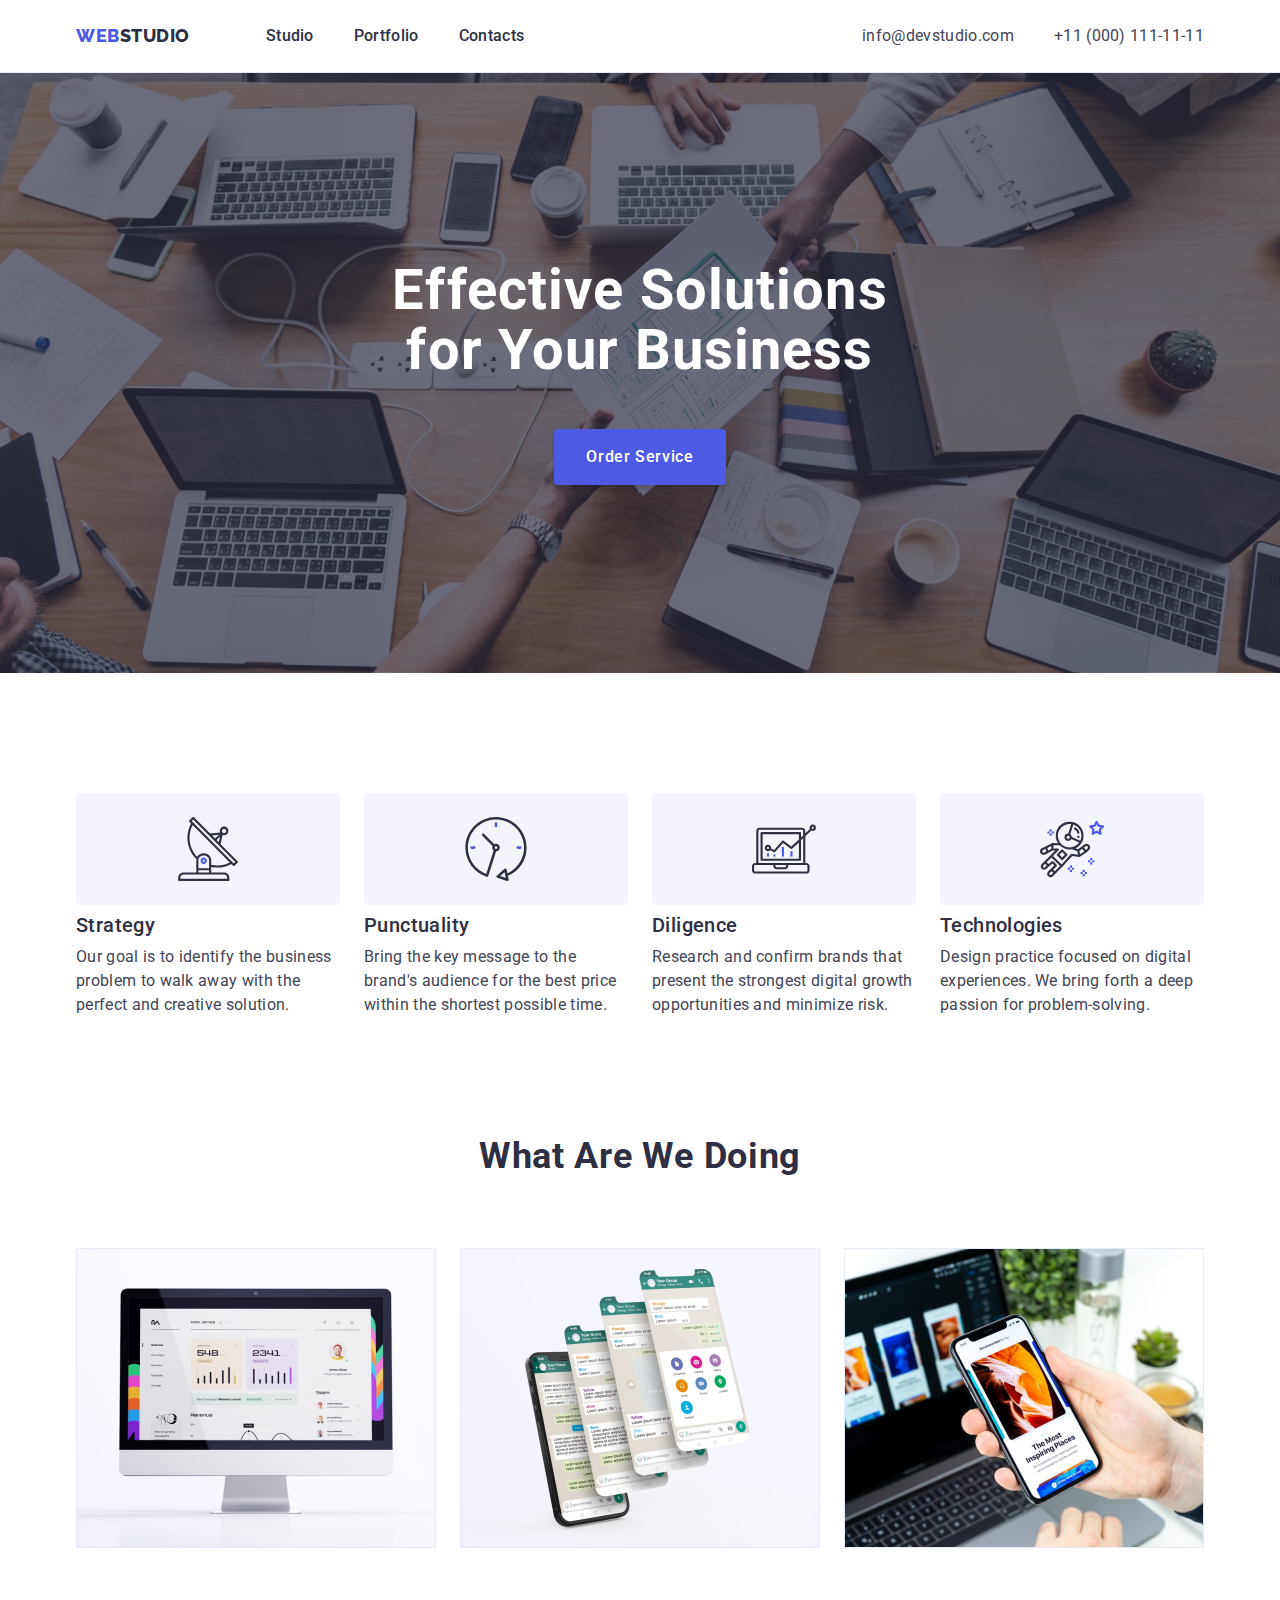
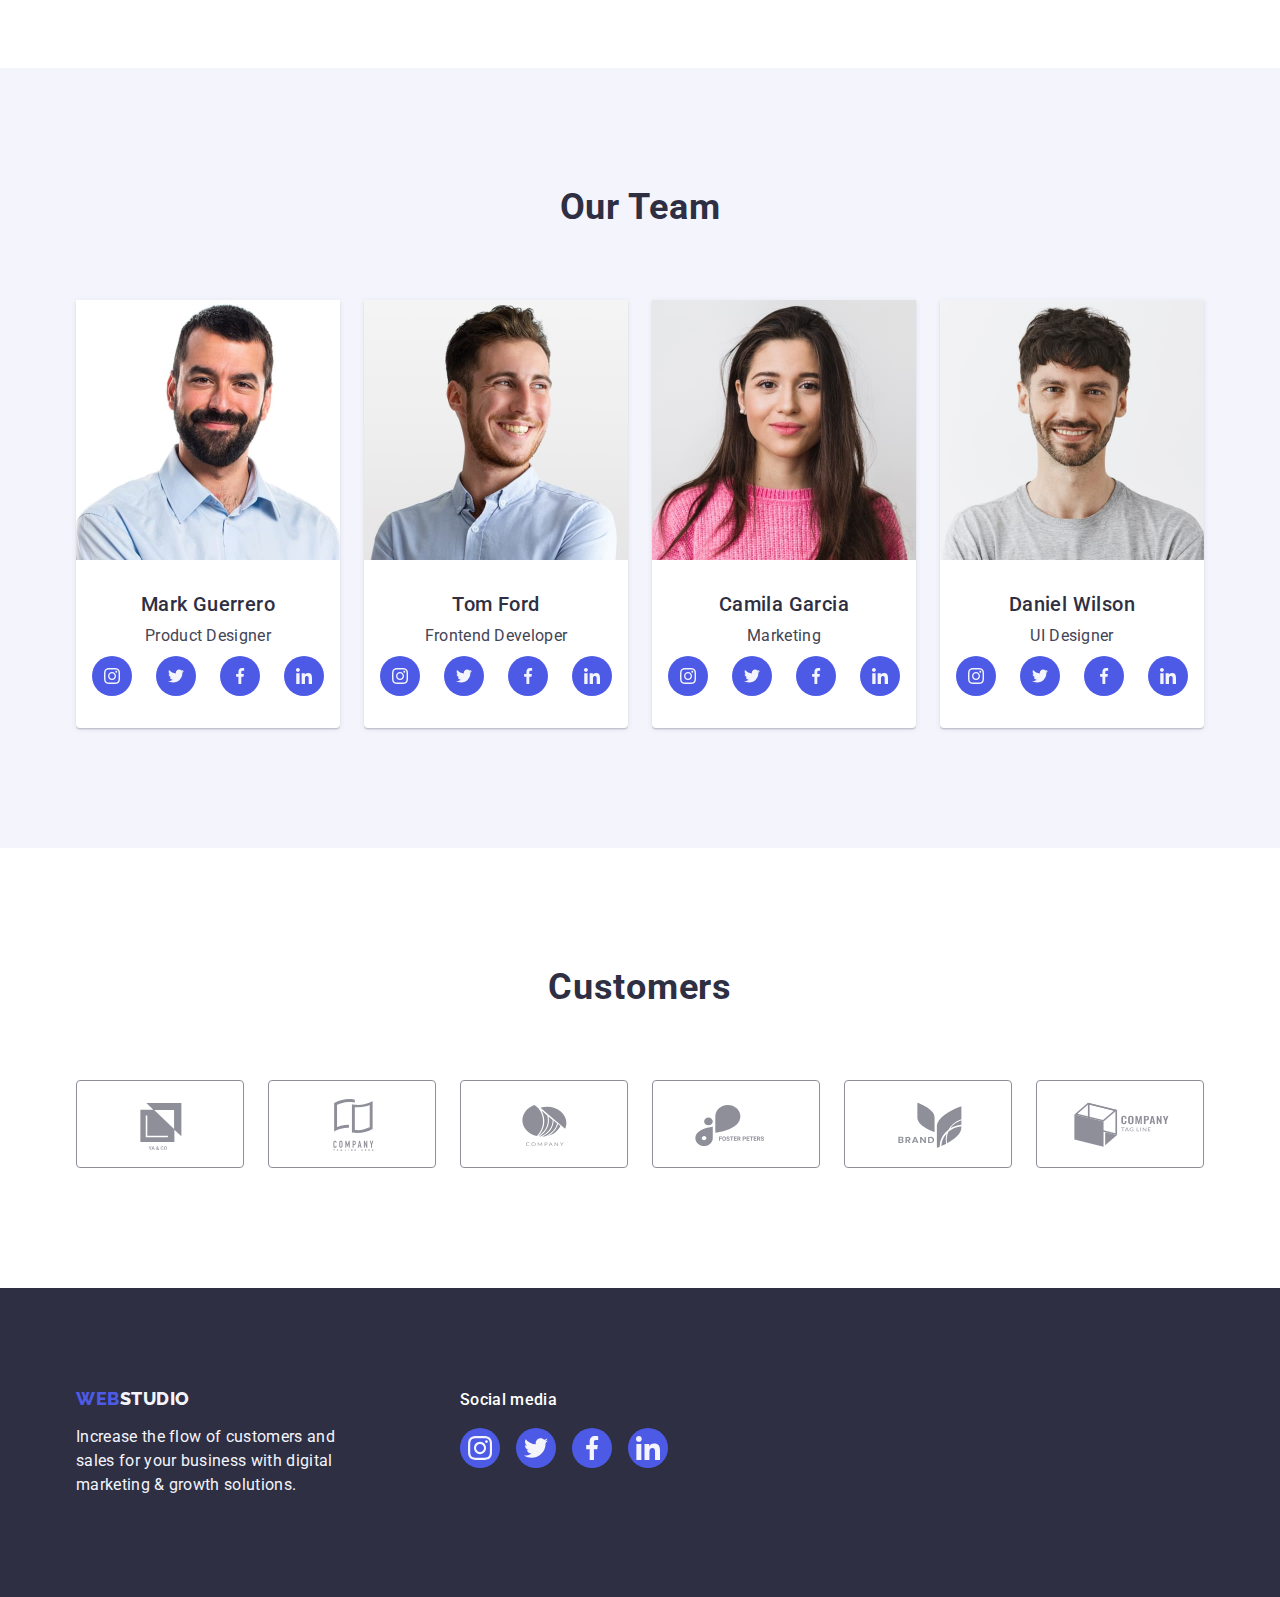
==== index.html @ 9657106f "Initial commit" ====
<!DOCTYPE html>
<html lang="en">
  <head>
    <meta charset="UTF-8" />
    <meta http-equiv="X-UA-Compatible" content="IE=edge" />
    <meta name="viewport" content="width=device-width, initial-scale=1.0" />
    <title>WebStudio</title>
    <link rel="preconnect" href="https://fonts.googleapis.com" />
    <link rel="preconnect" href="https://fonts.gstatic.com" crossorigin />
    <link
      href="https://fonts.googleapis.com/css2?family=Raleway:wght@800&family=Roboto:wght@400;500;700&display=swap"
      rel="stylesheet"
    />
    <link
      rel="stylesheet"
      href="https://cdnjs.cloudflare.com/ajax/libs/modern-normalize/1.1.0/modern-normalize.min.css"
    />
    <link rel="stylesheet" href="./css/styles.css" />
  </head>
  <body>
    <header class="header">
      <div class="container header-nav">
        <nav class="navigations">
          <a href="./index.html" class="logo-nav logo-nav-common link"
            >Web<span class="logo-dark">Studio</span></a
          >
          <ul class="list menu-list">
            <li class="nav-list">
              <a href="./index.html" class="menu-item link">Studio</a>
            </li>
            <li class="nav-list">
              <a href="./portfolio.html" class="menu-item link">Portfolio</a>
            </li>
            <li class="nav-list">
              <a href="" class="menu-item link">Contacts</a>
            </li>
          </ul>
        </nav>
        <address class="contacts-menu">
          <ul class="list contacts-list">
            <li class="contact">
              <a href="mailto:info@devstudio.com" class="contact-item link"
                >info@devstudio.com</a
              >
            </li>
            <li class="contact">
              <a href="tel:+110001111111" class="contact-item link"
                >+11 (000) 111-11-11</a
              >
            </li>
          </ul>
        </address>
      </div>
    </header>
    <main>
      <!-- Hero -->
      <section class="hero">
        <div class="container">
          <h1 class="hero-title">Effective Solutions for Your Business</h1>
          <button type="button" class="button primary-button">
            Order Service
          </button>
        </div>
      </section>

      <!-- Section 1 -->
      <section class="advatages-description">
        <div class="container">
          <h2 class="visually-hidden">Our advantages</h2>
          <ul class="list advatages-list">
            <li class="item">
              <div class="advantages-icons-wrapper">
                <svg class="advantages-icons" width="64" height="64">
                  <use href="./images/icons.svg#icon-antenna"></use>
                </svg>
              </div>
              <h3 class="item-title">Strategy</h3>
              <p class="item-description">
                Our goal is to identify the business problem to walk away with
                the perfect and creative solution.
              </p>
            </li>
            <li class="item">
              <div class="advantages-icons-wrapper">
                <svg class="advantages-icons" width="64" height="64">
                  <use href="./images/icons.svg#icon-clock"></use>
                </svg>
              </div>
              <h3 class="item-title">Punctuality</h3>
              <p class="item-description">
                Bring the key message to the brand's audience for the best price
                within the shortest possible time.
              </p>
            </li>
            <li class="item">
              <div class="advantages-icons-wrapper">
                <svg class="advantages-icons" width="64" height="64">
                  <use href="./images/icons.svg#icon-diagram"></use>
                </svg>
              </div>
              <h3 class="item-title">Diligence</h3>
              <p class="item-description">
                Research and confirm brands that present the strongest digital
                growth opportunities and minimize risk.
              </p>
            </li>
            <li class="item">
              <div class="advantages-icons-wrapper">
                <svg class="advantages-icons" width="64" height="64">
                  <use href="./images/icons.svg#icon-astronaut"></use>
                </svg>
              </div>
              <h3 class="item-title">Technologies</h3>
              <p class="item-description">
                Design practice focused on digital experiences. We bring forth a
                deep passion for problem-solving.
              </p>
            </li>
          </ul>
        </div>
      </section>

      <!-- Section 2 -->
      <section class="work-examples">
        <div class="container">
          <h2 class="section-title">What are we doing</h2>
          <ul class="list works-list">
            <li class="item">
              <img
                src="./images/img1.jpg"
                alt="computer"
                width="360"
                height="300"
              />
            </li>
            <li class="item">
              <img
                src="./images/img2.jpg"
                alt="phone screens"
                width="360"
                height="300"
              />
            </li>
            <li class="item">
              <img
                src="./images/img3.jpg"
                alt="phone"
                width="360"
                height="300"
              />
            </li>
          </ul>
        </div>
      </section>

      <!-- Section 3 -->
      <section class="team-members-cards">
        <div class="container">
          <h2 class="section-title">Our Team</h2>
          <ul class="list team-list">
            <li class="team-member-card">
              <img
                src="./images/people1.jpg"
                alt="Mark Guerrero"
                width="264"
                height="260"
                class="person-image"
              />
              <div class="wrapper">
                <h3 class="item-title">Mark Guerrero</h3>
                <p class="item-description card-description">
                  Product Designer
                </p>
                <ul class="icon-list list">
                  <li class="personal-social-media">
                    <a href="" class="icon-link link">
                      <svg class="icon-img" width="16" height="16">
                        <use href="./images/icons.svg#icon-instagram"></use>
                      </svg>
                    </a>
                  </li>
                  <li class="personal-social-media">
                    <a href="" class="icon-link link">
                      <svg class="icon-img" width="16" height="16">
                        <use href="./images/icons.svg#icon-twitter"></use>
                      </svg>
                    </a>
                  </li>
                  <li class="personal-social-media">
                    <a href="" class="icon-link link">
                      <svg class="icon-img" width="16" height="16">
                        <use href="./images/icons.svg#icon-facebook"></use>
                      </svg>
                    </a>
                  </li>
                  <li class="personal-social-media">
                    <a href="" class="icon-link link">
                      <svg class="icon-img" width="16" height="16">
                        <use href="./images/icons.svg#icon-linkedin"></use>
                      </svg>
                    </a>
                  </li>
                </ul>
              </div>
            </li>
            <li class="team-member-card">
              <img
                src="./images/people2.jpg"
                alt="Tom Ford"
                width="264"
                height="260"
                class="person-image"
              />
              <div class="wrapper">
                <h3 class="item-title">Tom Ford</h3>
                <p class="item-description card-description">
                  Frontend Developer
                </p>
                <ul class="icon-list list">
                  <li class="personal-social-media">
                    <a href="" class="icon-link link">
                      <svg class="icon-img" width="16" height="16">
                        <use href="./images/icons.svg#icon-instagram"></use>
                      </svg>
                    </a>
                  </li>
                  <li class="personal-social-media">
                    <a href="" class="icon-link link">
                      <svg class="icon-img" width="16" height="16">
                        <use href="./images/icons.svg#icon-twitter"></use>
                      </svg>
                    </a>
                  </li>
                  <li class="personal-social-media">
                    <a href="" class="icon-link link">
                      <svg class="icon-img" width="16" height="16">
                        <use href="./images/icons.svg#icon-facebook"></use>
                      </svg>
                    </a>
                  </li>
                  <li class="personal-social-media">
                    <a href="" class="icon-link link">
                      <svg class="icon-img" width="16" height="16">
                        <use href="./images/icons.svg#icon-linkedin"></use>
                      </svg>
                    </a>
                  </li>
                </ul>
              </div>
            </li>
            <li class="team-member-card">
              <img
                src="./images/people3.jpg"
                alt="Camila Garcia"
                width="264"
                height="260"
                class="person-image"
              />
              <div class="wrapper">
                <h3 class="item-title">Camila Garcia</h3>
                <p class="item-description card-description">Marketing</p>
                <ul class="icon-list list">
                  <li class="personal-social-media">
                    <a href="" class="icon-link link">
                      <svg class="icon-img" width="16" height="16">
                        <use href="./images/icons.svg#icon-instagram"></use>
                      </svg>
                    </a>
                  </li>
                  <li class="personal-social-media">
                    <a href="" class="icon-link link">
                      <svg class="icon-img" width="16" height="16">
                        <use href="./images/icons.svg#icon-twitter"></use>
                      </svg>
                    </a>
                  </li>
                  <li class="personal-social-media">
                    <a href="" class="icon-link link">
                      <svg class="icon-img" width="16" height="16">
                        <use href="./images/icons.svg#icon-facebook"></use>
                      </svg>
                    </a>
                  </li>
                  <li class="personal-social-media">
                    <a href="" class="icon-link link">
                      <svg class="icon-img" width="16" height="16">
                        <use href="./images/icons.svg#icon-linkedin"></use>
                      </svg>
                    </a>
                  </li>
                </ul>
              </div>
            </li>
            <li class="team-member-card">
              <img
                src="./images/people4.jpg"
                alt="Daniel Wilson"
                width="264"
                height="260"
                class="person-image"
              />
              <div class="wrapper">
                <h3 class="item-title">Daniel Wilson</h3>
                <p class="item-description card-description">UI Designer</p>
                <ul class="icon-list list">
                  <li class="personal-social-media">
                    <a href="" class="icon-link link">
                      <svg class="icon-img" width="16" height="16">
                        <use href="./images/icons.svg#icon-instagram"></use>
                      </svg>
                    </a>
                  </li>
                  <li class="personal-social-media">
                    <a href="" class="icon-link link">
                      <svg class="icon-img" width="16" height="16">
                        <use href="./images/icons.svg#icon-twitter"></use>
                      </svg>
                    </a>
                  </li>
                  <li class="personal-social-media">
                    <a href="" class="icon-link link">
                      <svg class="icon-img" width="16" height="16">
                        <use href="./images/icons.svg#icon-facebook"></use>
                      </svg>
                    </a>
                  </li>
                  <li class="personal-social-media">
                    <a href="" class="icon-link link">
                      <svg class="icon-img" width="16" height="16">
                        <use href="./images/icons.svg#icon-linkedin"></use>
                      </svg>
                    </a>
                  </li>
                </ul>
              </div>
            </li>
          </ul>
        </div>
      </section>

      <!-- Section 4 -->
      <section class="customers-section">
        <div class="container">
          <h2 class="section-title">Customers</h2>
          <ul class="customers-list list">
            <li class="customers-item">
              <a href="" class="customers-link">
                <svg class="customer-logo" width="104" height="56">
                  <use href="./images/icons.svg#icon-company-1"></use>
                </svg>
              </a>
            </li>
            <li class="customers-item">
              <a href="" class="customers-link">
                <svg class="customer-logo" width="104" height="56">
                  <use href="./images/icons.svg#icon-company-2"></use>
                </svg>
              </a>
            </li>
            <li class="customers-item">
              <a href="" class="customers-link">
                <svg class="customer-logo" width="104" height="56">
                  <use href="./images/icons.svg#icon-company-3"></use>
                </svg>
              </a>
            </li>
            <li class="customers-item">
              <a href="" class="customers-link">
                <svg class="customer-logo" width="104" height="56">
                  <use href="./images/icons.svg#icon-company-4"></use>
                </svg>
              </a>
            </li>
            <li class="customers-item">
              <a href="" class="customers-link">
                <svg class="customer-logo" width="104" height="56">
                  <use href="./images/icons.svg#icon-company-5"></use>
                </svg>
              </a>
            </li>
            <li class="customers-item">
              <a href="" class="customers-link">
                <svg class="customer-logo" width="104" height="56">
                  <use href="./images/icons.svg#icon-company-6"></use>
                </svg>
              </a>
            </li>
          </ul>
        </div>
      </section>
    </main>

    <!-- Footer -->
    <footer class="footer">
      <div class="container footer-wrapper">
        <div class="footer-left-side">
          <a
            href="./index.html"
            class="logo-nav logo-nav-common link footer-logo"
            >Web<span class="logo-light">Studio</span></a
          >
          <p class="footer-text">
            Increase the flow of customers and sales for your business with
            digital marketing & growth solutions.
          </p>
        </div>
        <div>
          <p class="social-media-text">Social media</p>
          <ul class="social-media-list list">
            <li class="social-media-item">
              <a href="" class="icon-link">
                <svg class="icon-img" width="24" height="24">
                  <use href="./images/icons.svg#icon-instagram"></use>
                </svg>
              </a>
            </li>
            <li class="social-media-item">
              <a href="" class="icon-link">
                <svg class="icon-img" width="24" height="24">
                  <use href="./images/icons.svg#icon-twitter"></use>
                </svg>
              </a>
            </li>
            <li class="social-media-item">
              <a href="" class="icon-link">
                <svg class="icon-img" width="24" height="24">
                  <use href="./images/icons.svg#icon-facebook"></use>
                </svg>
              </a>
            </li>
            <li class="social-media-item">
              <a href="" class="icon-link">
                <svg class="icon-img" width="24" height="24">
                  <use href="./images/icons.svg#icon-linkedin"></use>
                </svg>
              </a>
            </li>
          </ul>
        </div>
      </div>
    </footer>
  </body>
</html>
---- css/styles.css ----
:root {
  --primary-brand-color: #4d5ae5;
  --hover-color: #404bbf;
  --primary-text-color: #434455;
  --headings-text-color: #2e2f42;
  --white-text-color: #ffffff;
  --light-text-color: #f4f4fd;
  --accent-color: #e7e9fc;
  --stroke-logo-color: #8e8f99;
  --green-hover-color: #31d0aa;
}

body {
  font-family: 'Roboto', sans-serif;
  font-weight: 400;
  font-size: 16px;

  background-color: var(--white-text-color);
  color: var(--primary-text-color);
}

/* Resets */
h1,
h2,
h3,
h4,
p {
  margin-top: 0;
  margin-bottom: 0;
}

ul {
  margin-top: 0;
  margin-bottom: 0;
  padding-left: 0;
}

img {
  display: block;
}

/* Links reset */

.link {
  text-decoration: none;
}

/* Lists reset */

.list {
  list-style: none;
}

/* Header */

.header {
  border-bottom: 1px solid var(--accent-color);
  box-shadow: 0px 2px 1px rgba(46, 47, 66, 0.08),
    0px 1px 1px rgba(46, 47, 66, 0.16), 0px 1px 6px rgba(46, 47, 66, 0.08);
}

.container {
  width: 1158px;
  padding-left: 15px;
  padding-right: 15px;
  margin-left: auto;
  margin-right: auto;
}

.header-nav {
  display: flex;
  align-items: center;
}

.navigations {
  display: flex;
  align-items: center;
}

/* Logo */

.logo-nav {
  font-family: 'Raleway', sans-serif;
  font-weight: 800;
  font-size: 18px;
  line-height: 1.17;
  letter-spacing: 0.03em;
  text-transform: uppercase;
}

.logo-nav-common {
  color: var(--primary-brand-color);
}

.logo-dark {
  color: var(--headings-text-color);
}

.logo-light {
  color: var(--light-text-color);
}

/* Navigation menu */

.menu-list {
  display: flex;
  gap: 40px;
}

.menu-item {
  display: block;
  padding-top: 24px;
  padding-bottom: 24px;

  font-weight: 500;
  line-height: 1.5;
  letter-spacing: 0.02em;
  color: var(--headings-text-color);
}

.navigations .logo-nav {
  margin-right: 76px;
}

.menu-item:hover,
.menu-item:focus,
.contact-item:hover,
.contact-item:focus {
  color: var(--hover-color);
}

/* Contacts menu */

.contacts-menu {
  font-style: normal;
  margin-left: auto;
}

.contacts-list {
  display: flex;
  gap: 40px;
}

.contact-item {
  padding-top: 24px;
  padding-bottom: 24px;

  line-height: 1.5;
  letter-spacing: 0.02em;
  color: var(--primary-text-color);
}

/* Hero */
.hero {
  padding-top: 188px;
  padding-bottom: 188px;
  max-width: 1440px;
  margin-left: auto;
  margin-right: auto;
  background-image: linear-gradient(
      rgba(46, 47, 66, 0.7),
      rgba(46, 47, 66, 0.7)
    ),
    url('../images/hero.jpg');
  background-color: var(--headings-text-color);
  background-position: center;
  background-size: cover;
  background-repeat: no-repeat;
}
.hero-title {
  max-width: 496px;
  margin-right: auto;
  margin-left: auto;
  margin-bottom: 48px;

  font-weight: 700;
  font-size: 56px;
  line-height: 1.07;
  letter-spacing: 0.02em;
  text-align: center;
  color: var(--white-text-color);
}

/* Buttons */

.button {
  font-weight: 500;
  font-size: 16px;
  line-height: 1.5;
  letter-spacing: 0.04em;
  cursor: pointer;
}

.primary-button {
  display: block;
  min-width: 169px;
  margin-left: auto;
  margin-right: auto;
  padding: 16px 32px;

  color: var(--white-text-color);
  background-color: var(--primary-brand-color);
  border: none;
  box-shadow: 0px 4px 4px rgba(0, 0, 0, 0.15);
  border-radius: 4px;
}

.secondary-button {
  padding: 12px 24px;
  color: var(--primary-brand-color);
  background-color: var(--light-text-color);
  border: 1px solid #e7e9fc;
  border-radius: 4px;
}

.secondary-button-item:not(:last-child) {
  margin-right: 24px;
}

.primary-button:hover,
.primary-button:focus,
.secondary-button:hover,
.secondary-button:focus {
  color: var(--white-text-color);
  background-color: var(--hover-color);
}

.secondary-button:hover,
.secondary-button:focus {
  box-shadow: 0px 3px 1px rgba(0, 0, 0, 0.1), 0px 2px 1px rgba(0, 0, 0, 0.08),
    0px 2px 2px rgba(0, 0, 0, 0.12);
  border: 1px solid transparent;
}

/* Section 1 */
.visually-hidden {
  position: absolute;
  width: 1px;
  height: 1px;
  margin: -1px;
  border: 0;
  padding: 0;

  white-space: nowrap;
  clip-path: inset(100%);
  clip: rect(0 0 0 0);
  overflow: hidden;
}

.advatages-description {
  padding-top: 120px;
  padding-bottom: 120px;
}

.advatages-list {
  display: flex;
  gap: 24px;
}

.advatages-list .item {
  flex-basis: calc((100% - 72px) / 4);
}

.advantages-icons-wrapper {
  display: flex;
  justify-content: center;
  align-items: center;
  width: 264px;
  height: 112px;
  margin-bottom: 8px;
  background-color: var(--light-text-color);
  border-radius: 4px;
}

.item-title {
  margin-bottom: 8px;

  font-weight: 500;
  font-size: 20px;
  line-height: 1.2;
  letter-spacing: 0.02em;

  color: var(--headings-text-color);
}

.item-description {
  line-height: 1.5;
  letter-spacing: 0.02em;
}

/* Section 2 */

.work-examples {
  padding-bottom: 120px;
}

.section-title {
  margin-bottom: 72px;

  font-weight: 700;
  font-size: 36px;
  line-height: 1.1;
  text-align: center;
  letter-spacing: 0.02em;
  text-transform: capitalize;

  color: var(--headings-text-color);
}

.works-list {
  display: flex;
}

.works-list .item {
  flex-basis: calc((100% - 48px) / 3);
}

.works-list .item:not(:last-child) {
  margin-right: 24px;
}

/* Section 3 */

.team-members-cards {
  padding-top: 120px;
  padding-bottom: 120px;
  background-color: var(--light-text-color);
}

.team-list {
  display: flex;
  gap: 24px;
  text-align: center;
}

.team-member-card {
  flex-basis: calc((100% - 72px) / 4);

  background-color: var(--white-text-color);
  box-shadow: 0px 1px 6px rgba(46, 47, 66, 0.08),
    0px 1px 1px rgba(46, 47, 66, 0.16), 0px 2px 1px rgba(46, 47, 66, 0.08);
  border-radius: 0px 0px 4px 4px;
}

.wrapper {
  padding: 32px 0;
}

.card-description {
  margin-bottom: 8px;
}

.icon-list {
  display: flex;
  justify-content: center;
  gap: 24px;
}

.icon-link {
  display: flex;
  justify-content: center;
  align-items: center;
  width: 40px;
  height: 40px;
  background-color: var(--primary-brand-color);
  border-radius: 50%;
}

.personal-social-media > .icon-link:hover,
.personal-social-media > .icon-link:focus {
  background-color: var(--hover-color);
}

.icon-img {
  fill: var(--light-text-color);
}

/* Section 4 */

.customers-section {
  padding-top: 120px;
  padding-bottom: 120px;
}
.customers-item {
  flex-basis: calc((100% - 120px) / 6);
  height: 88px;
}

.customers-list {
  display: flex;
  gap: 24px;
}

.customers-link {
  display: flex;
  align-items: center;
  justify-content: center;
  height: 100%;
  border: 1px solid var(--stroke-logo-color);
  border-radius: 4px;
  color: var(--stroke-logo-color);
}

.customers-link:hover,
.customers-link:focus {
  color: var(--hover-color);
}

.customers-link:hover,
.customers-link:focus {
  border: 1px solid var(--hover-color);
}

.customer-logo {
  fill: currentColor;
}

/* Footer */

.footer-wrapper {
  display: flex;
  align-items: baseline;
}

.footer-left-side {
  margin-right: 120px;
}

.footer-logo {
  display: inline-block;
  margin-bottom: 16px;
}

.footer {
  padding-top: 100px;
  padding-bottom: 100px;

  background-color: var(--headings-text-color);
}

.footer-text {
  width: 264px;
  line-height: 1.5;
  letter-spacing: 0.02em;
  color: var(--light-text-color);
}

.social-media-list {
  display: flex;
  gap: 16px;
}

.social-media-text {
  margin-bottom: 16px;
  font-weight: 500;
  line-height: 1.5;
  letter-spacing: 0.02em;
  color: var(--white-text-color);
}

.social-media-item > .icon-link:hover,
.social-media-item > .icon-link:focus {
  background-color: var(--green-hover-color);
}

/* Portfolio */

.cards-section {
  padding-top: 96px;
  padding-bottom: 120px;
}

.button-list {
  display: flex;
  justify-content: center;
  margin-bottom: 72px;
}

.card-list {
  display: flex;
  flex-wrap: wrap;
}

.item-title-link {
  color: var(--headings-text-color);
}

.item-description-link {
  color: var(--primary-text-color);
}

.card {
  width: calc((100% - 48px) / 3);
  margin-right: 24px;
  margin-bottom: 48px;
}

.card-link {
  display: block;
}

.card-link:hover,
.card-link:focus {
  box-shadow: 0px 1px 6px rgba(46, 47, 66, 0.08),
    0px 1px 1px rgba(46, 47, 66, 0.16), 0px 2px 1px rgba(46, 47, 66, 0.08);
}

.wrapper-cards {
  padding: 32px 16px;
  border: 1px solid var(--accent-color);
  border-top: none;
}

.card:nth-child(3n) {
  margin-right: 0;
}

.card:nth-last-child(-n + 3) {
  margin-bottom: 0;
}

.card-link .item-title,
.card-link .item-description {
  margin-left: 16px;
}
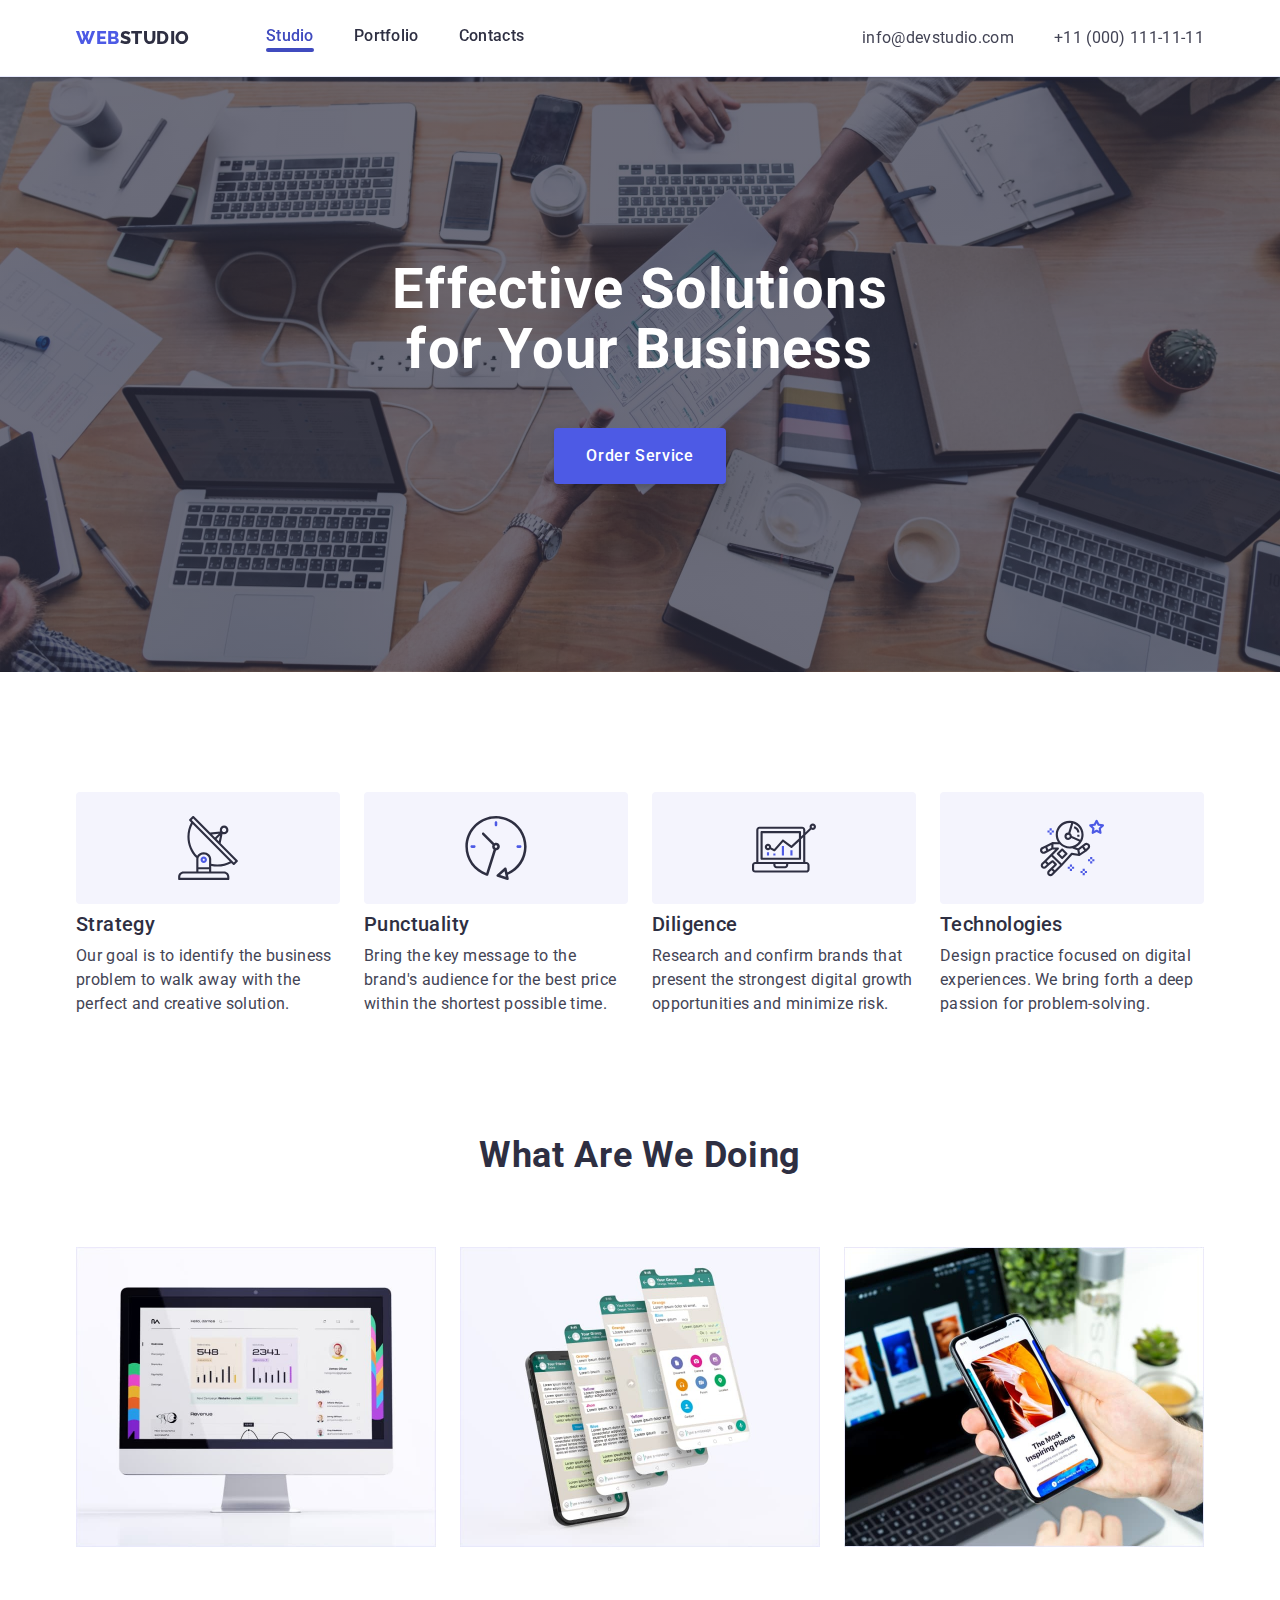
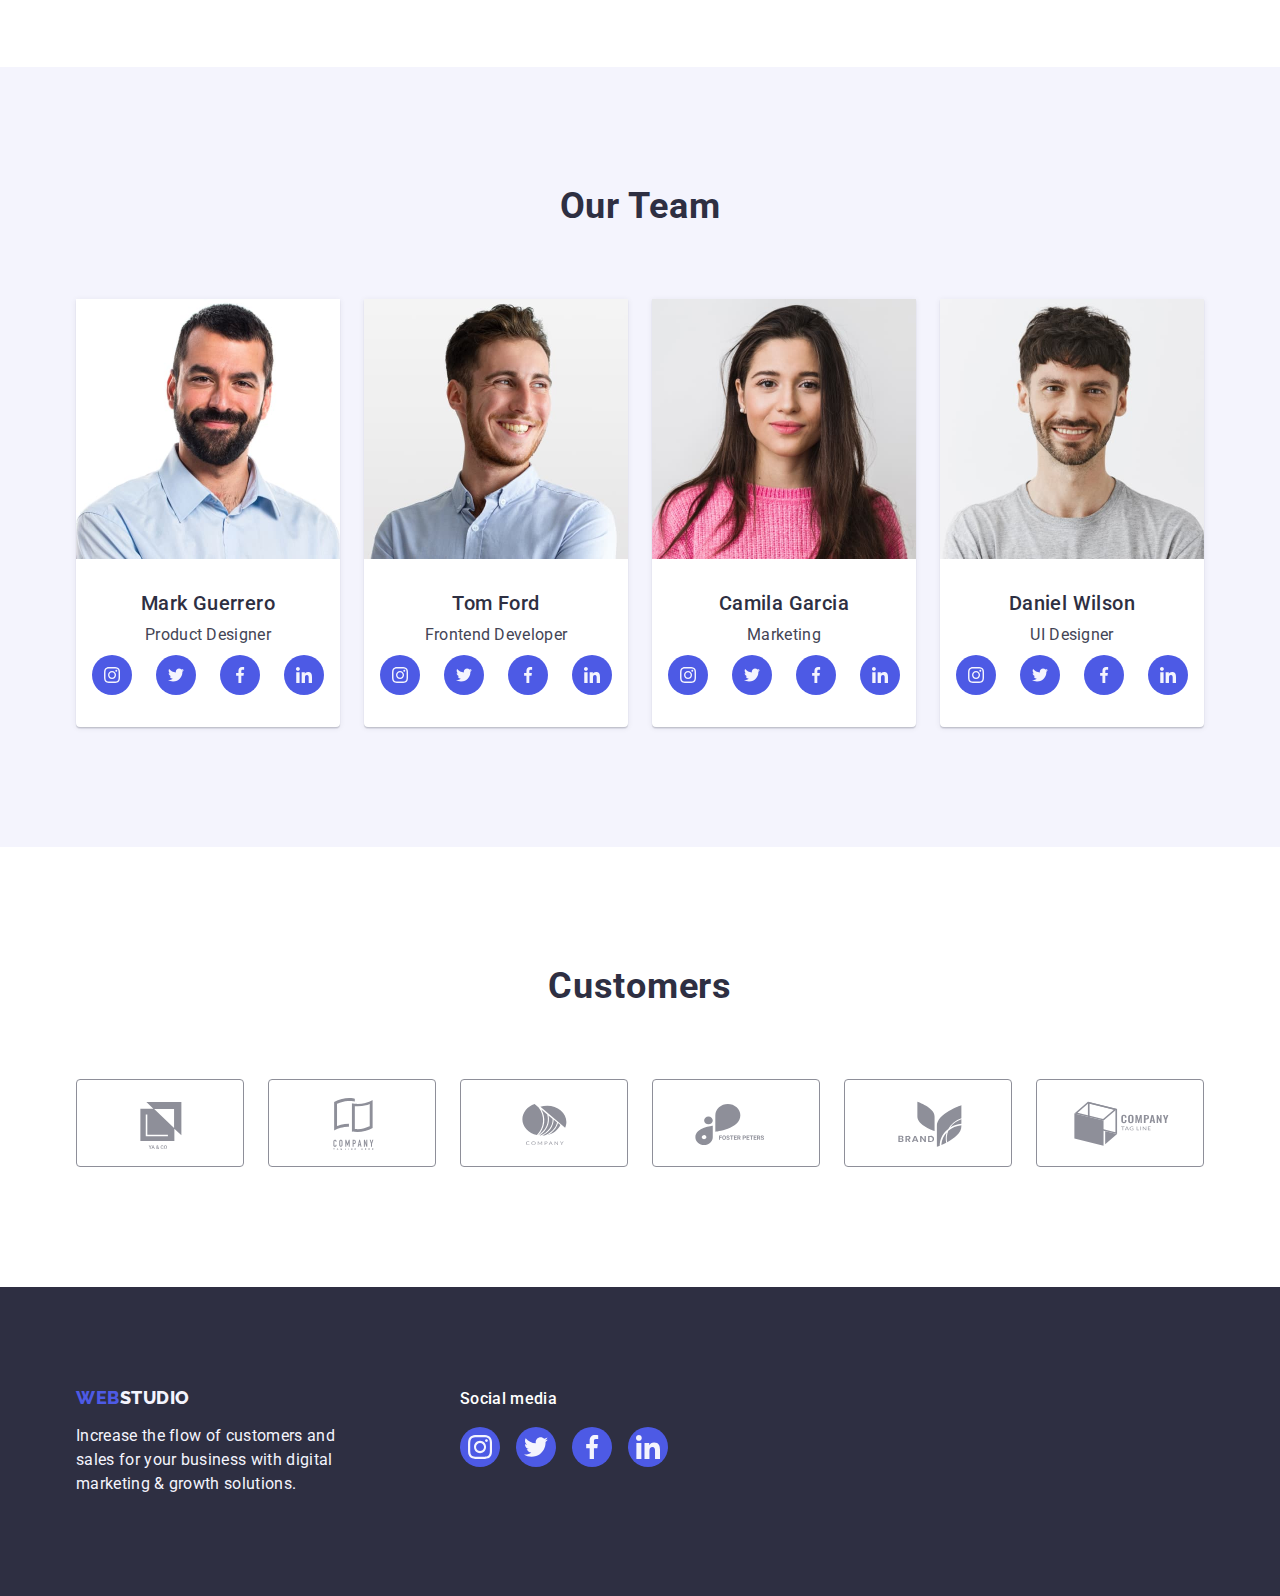
==== commit 1778a791: "додає плавний перехід" ====
--- a/index.html
+++ b/index.html
@@ -26,7 +26,7 @@
           >
           <ul class="list menu-list">
             <li class="nav-list">
-              <a href="./index.html" class="menu-item link">Studio</a>
+              <a href="./index.html" class="menu-item link active">Studio</a>
             </li>
             <li class="nav-list">
               <a href="./portfolio.html" class="menu-item link">Portfolio</a>
@@ -57,9 +57,22 @@
       <section class="hero">
         <div class="container">
           <h1 class="hero-title">Effective Solutions for Your Business</h1>
-          <button type="button" class="button primary-button">
+          <button type="button" class="button primary-button" data-modal-open>
             Order Service
           </button>
+          <div class="backdrop is-hidden" data-modal>
+            <div class="modal">
+              <button class="close-button" data-modal-close>
+                <svg class="con-close">
+                  <use
+                    href="./images/icons.svg#icon-close"
+                    width="8"
+                    height="8"
+                  ></use>
+                </svg>
+              </button>
+            </div>
+          </div>
         </div>
       </section>
 
@@ -439,5 +452,7 @@
         </div>
       </div>
     </footer>
+
+    <script src="./js/modal.js"></script>
   </body>
 </html>
--- a/css/styles.css
+++ b/css/styles.css
@@ -8,9 +8,12 @@
   --accent-color: #e7e9fc;
   --stroke-logo-color: #8e8f99;
   --green-hover-color: #31d0aa;
+  --modal-background-color: #fcfcfc;
 }
 
 body {
+  padding-top: 72px;
+
   font-family: 'Roboto', sans-serif;
   font-weight: 400;
   font-size: 16px;
@@ -57,6 +60,13 @@
   border-bottom: 1px solid var(--accent-color);
   box-shadow: 0px 2px 1px rgba(46, 47, 66, 0.08),
     0px 1px 1px rgba(46, 47, 66, 0.16), 0px 1px 6px rgba(46, 47, 66, 0.08);
+  background-color: var(--white-text-color);
+
+  position: fixed;
+  top: 0;
+  left: 0;
+  z-index: 100;
+  width: 100%;
 }
 
 .container {
@@ -102,6 +112,20 @@
 
 /* Navigation menu */
 
+.menu-item.active {
+  color: var(--hover-color);
+}
+
+.active::after {
+  content: '';
+  display: block;
+  width: 48px;
+  height: 4px;
+
+  background: var(--hover-color);
+  border-radius: 2px;
+}
+
 .menu-list {
   display: flex;
   gap: 40px;
@@ -116,6 +140,10 @@
   line-height: 1.5;
   letter-spacing: 0.02em;
   color: var(--headings-text-color);
+
+  transition-property: color;
+  transition-duration: 250ms;
+  transition-timing-function: cubic-bezier(0.4, 0, 0.2, 1);
 }
 
 .navigations .logo-nav {
@@ -148,6 +176,10 @@
   line-height: 1.5;
   letter-spacing: 0.02em;
   color: var(--primary-text-color);
+
+  transition-property: color;
+  transition-duration: 250ms;
+  transition-timing-function: cubic-bezier(0.4, 0, 0.2, 1);
 }
 
 /* Hero */
@@ -203,14 +235,22 @@
   border: none;
   box-shadow: 0px 4px 4px rgba(0, 0, 0, 0.15);
   border-radius: 4px;
+
+  transition-property: color, background-color;
+  transition-duration: 250ms;
+  transition-timing-function: cubic-bezier(0.4, 0, 0.2, 1);
 }
 
 .secondary-button {
   padding: 12px 24px;
   color: var(--primary-brand-color);
   background-color: var(--light-text-color);
-  border: 1px solid #e7e9fc;
+  border: 1px solid var(--accent-color);
   border-radius: 4px;
+
+  transition-property: color, background-color, box-shadow, border;
+  transition-duration: 250ms;
+  transition-timing-function: cubic-bezier(0.4, 0, 0.2, 1);
 }
 
 .secondary-button-item:not(:last-child) {
@@ -230,6 +270,57 @@
   box-shadow: 0px 3px 1px rgba(0, 0, 0, 0.1), 0px 2px 1px rgba(0, 0, 0, 0.08),
     0px 2px 2px rgba(0, 0, 0, 0.12);
   border: 1px solid transparent;
+}
+
+.backdrop {
+  position: fixed;
+  top: 0;
+  left: 0;
+  width: 100%;
+  height: 100%;
+
+  background-color: rgba(46, 47, 66, 0.4);
+}
+
+.is-hidden {
+  opacity: 0;
+  pointer-events: none;
+}
+
+.modal {
+  position: absolute;
+  top: 50%;
+  left: 50%;
+  transform: translate(-50%, -50%);
+  min-width: 408px;
+  min-height: 584px;
+
+  background-color: var(--modal-background-color);
+  box-shadow: 0px 1px 1px rgba(0, 0, 0, 0.14), 0px 1px 3px rgba(0, 0, 0, 0.12),
+    0px 2px 1px rgba(0, 0, 0, 0.2);
+  border-radius: 4px;
+}
+
+.close-button {
+  position: absolute;
+  top: 24px;
+  right: 24px;
+
+  width: 24px;
+  height: 24px;
+
+  background-color: var(--accent-color);
+  border: 1px solid rgba(0, 0, 0, 0.1);
+  border-radius: 50%;
+
+  cursor: pointer;
+}
+
+.icon-close {
+  position: absolute;
+  top: 50%;
+  right: 50%;
+  transform: translate(0, 50%);
 }
 
 /* Section 1 */
@@ -364,6 +455,10 @@
   height: 40px;
   background-color: var(--primary-brand-color);
   border-radius: 50%;
+
+  transition-property: background-color;
+  transition-duration: 250ms;
+  transition-timing-function: cubic-bezier(0.4, 0, 0.2, 1);
 }
 
 .personal-social-media > .icon-link:hover,
@@ -399,15 +494,15 @@
   border: 1px solid var(--stroke-logo-color);
   border-radius: 4px;
   color: var(--stroke-logo-color);
+
+  transition-property: color, border;
+  transition-duration: 250ms;
+  transition-timing-function: cubic-bezier(0.4, 0, 0.2, 1);
 }
 
 .customers-link:hover,
 .customers-link:focus {
   color: var(--hover-color);
-}
-
-.customers-link:hover,
-.customers-link:focus {
   border: 1px solid var(--hover-color);
 }
 
@@ -497,6 +592,10 @@
 
 .card-link {
   display: block;
+
+  transition-property: box-shadow;
+  transition-duration: 250ms;
+  transition-timing-function: cubic-bezier(0.4, 0, 0.2, 1);
 }
 
 .card-link:hover,
@@ -523,3 +622,30 @@
 .card-link .item-description {
   margin-left: 16px;
 }
+
+.thumb {
+  position: relative;
+}
+
+.thumb-text {
+  position: absolute;
+  top: 0;
+  left: 0;
+  width: 100%;
+  height: 100%;
+  padding-top: 40px;
+  padding-right: 32px;
+  padding-left: 32px;
+
+  line-height: 1.5;
+  letter-spacing: 0.02em;
+  color: var(--light-text-color);
+  background-color: var(--primary-brand-color);
+
+  opacity: 0;
+}
+
+.card-link:hover .thumb-text,
+.card-link:focus .thumb-text {
+  opacity: 1;
+}
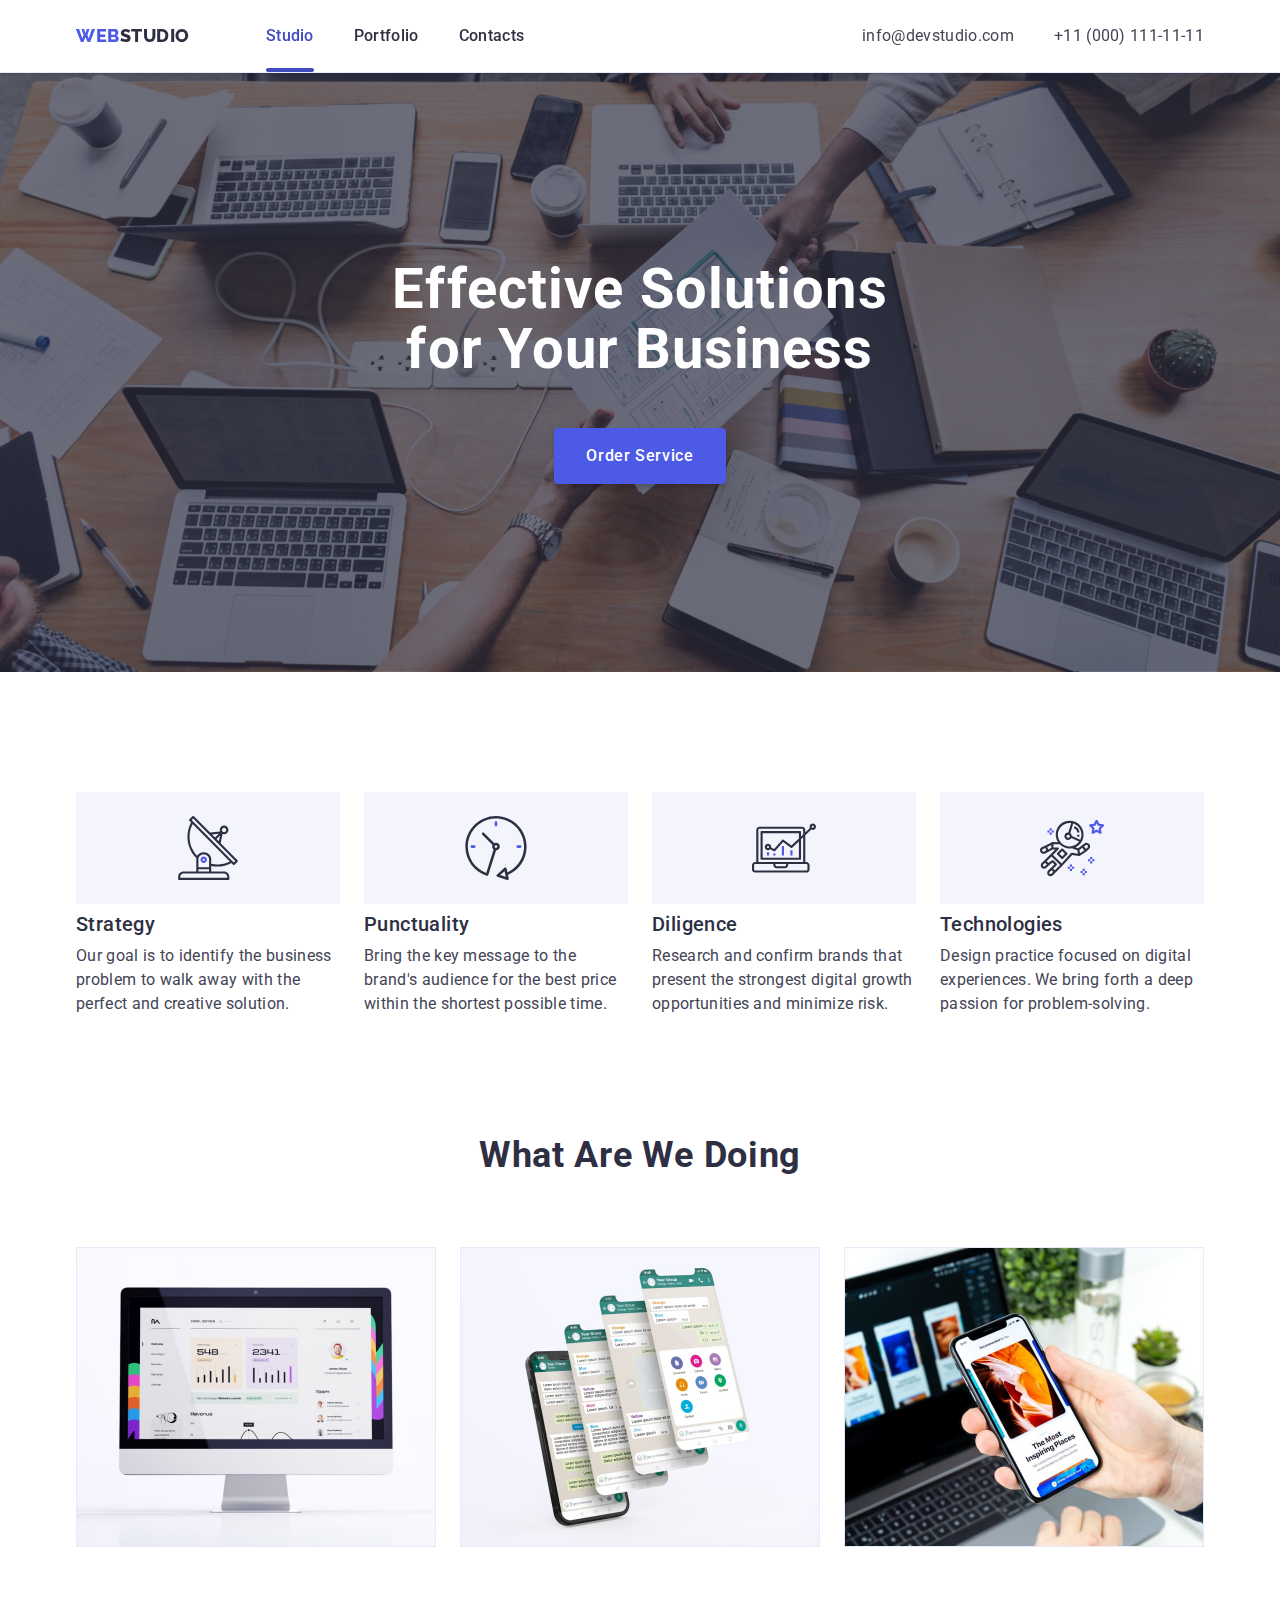
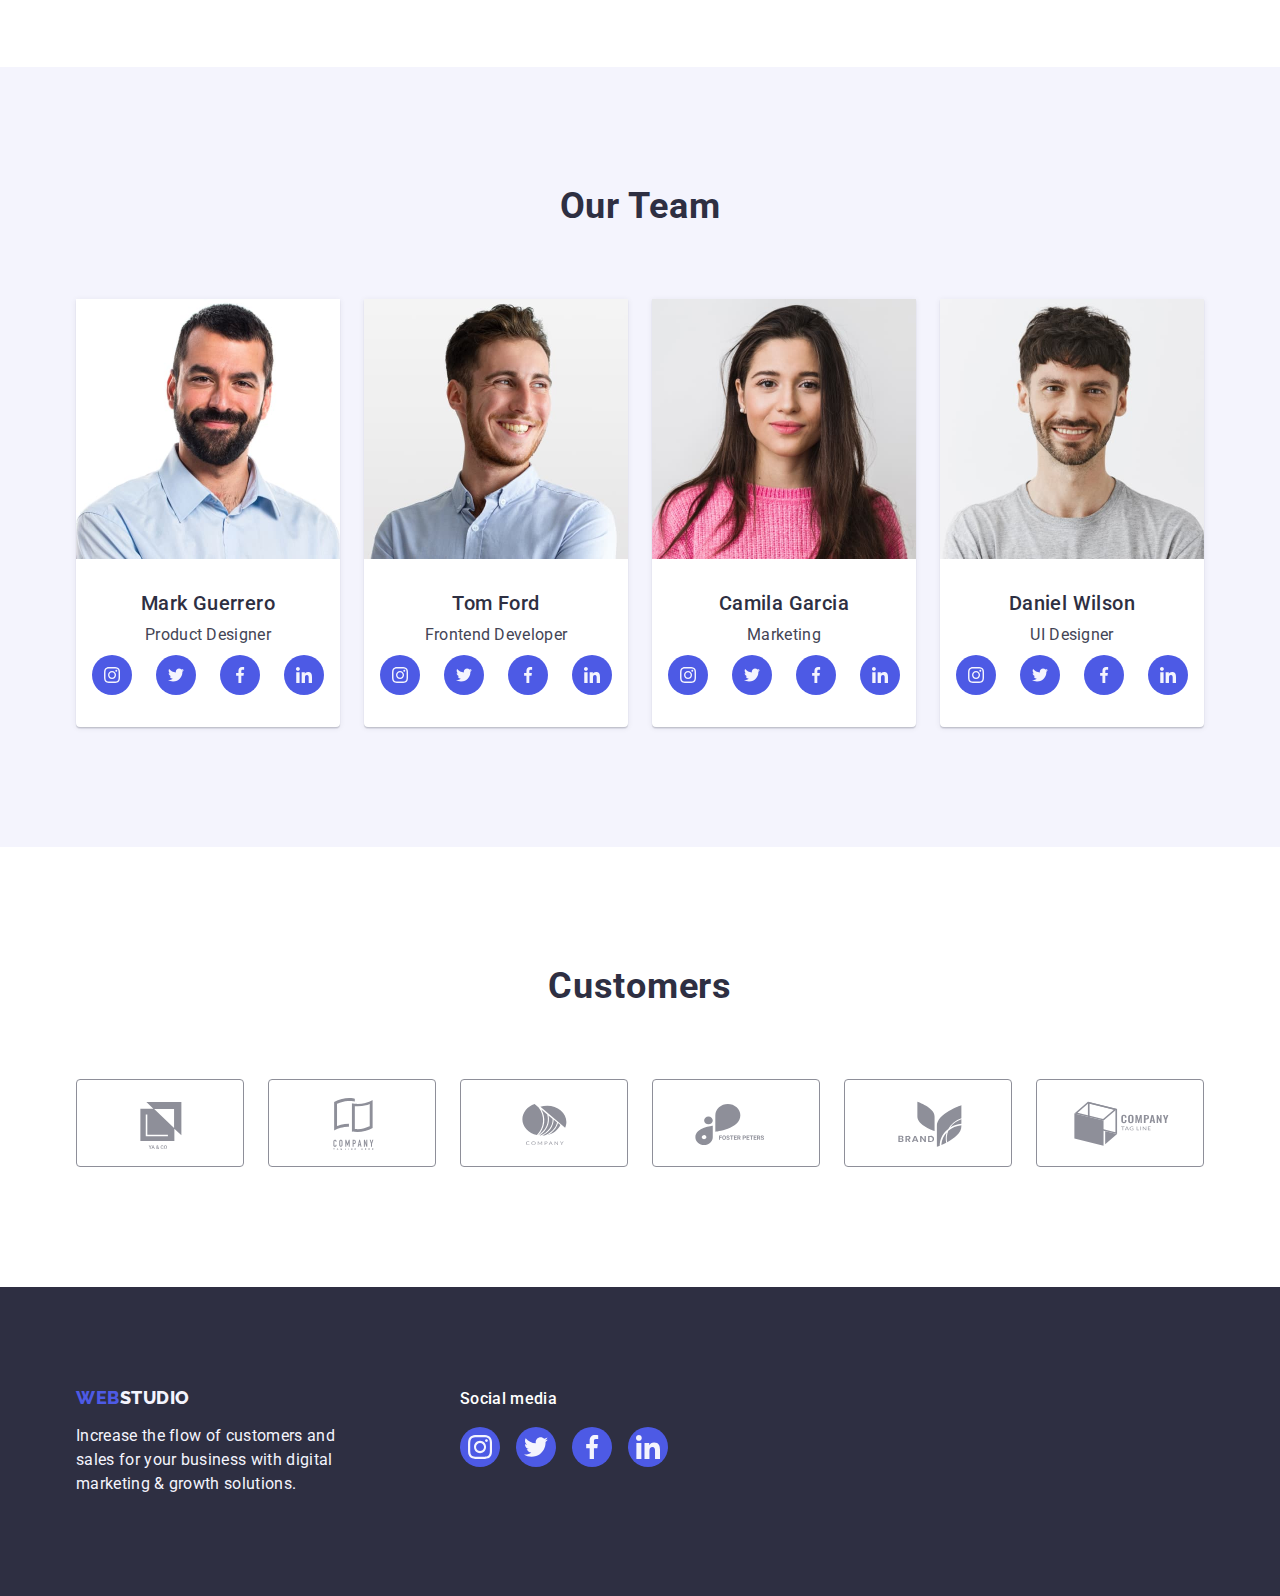
==== commit 92e5196f: "add visibility" ====
--- a/index.html
+++ b/index.html
@@ -62,13 +62,9 @@
           </button>
           <div class="backdrop is-hidden" data-modal>
             <div class="modal">
-              <button class="close-button" data-modal-close>
-                <svg class="con-close">
-                  <use
-                    href="./images/icons.svg#icon-close"
-                    width="8"
-                    height="8"
-                  ></use>
+              <button type="button" class="close-button" data-modal-close>
+                <svg class="icon-close" width="8" height="8">
+                  <use href="./images/icons.svg#icon-close"></use>
                 </svg>
               </button>
             </div>
@@ -186,28 +182,52 @@
                 </p>
                 <ul class="icon-list list">
                   <li class="personal-social-media">
-                    <a href="" class="icon-link link">
+                    <a
+                      href=""
+                      class="icon-link link"
+                      aria-label="link to Instagram"
+                      target="_blank"
+                      rel="noopener noreferrer"
+                    >
                       <svg class="icon-img" width="16" height="16">
                         <use href="./images/icons.svg#icon-instagram"></use>
                       </svg>
                     </a>
                   </li>
                   <li class="personal-social-media">
-                    <a href="" class="icon-link link">
+                    <a
+                      href=""
+                      class="icon-link link"
+                      aria-label="link to Twitter"
+                      target="_blank"
+                      rel="noopener noreferrer"
+                    >
                       <svg class="icon-img" width="16" height="16">
                         <use href="./images/icons.svg#icon-twitter"></use>
                       </svg>
                     </a>
                   </li>
                   <li class="personal-social-media">
-                    <a href="" class="icon-link link">
+                    <a
+                      href=""
+                      class="icon-link link"
+                      aria-label="link to Facebook"
+                      target="_blank"
+                      rel="noopener noreferrer"
+                    >
                       <svg class="icon-img" width="16" height="16">
                         <use href="./images/icons.svg#icon-facebook"></use>
                       </svg>
                     </a>
                   </li>
                   <li class="personal-social-media">
-                    <a href="" class="icon-link link">
+                    <a
+                      href=""
+                      class="icon-link link"
+                      aria-label="link to Linkedin"
+                      target="_blank"
+                      rel="noopener noreferrer"
+                    >
                       <svg class="icon-img" width="16" height="16">
                         <use href="./images/icons.svg#icon-linkedin"></use>
                       </svg>
@@ -231,28 +251,52 @@
                 </p>
                 <ul class="icon-list list">
                   <li class="personal-social-media">
-                    <a href="" class="icon-link link">
+                    <a
+                      href=""
+                      class="icon-link link"
+                      aria-label="link to Instagram"
+                      target="_blank"
+                      rel="noopener noreferrer"
+                    >
                       <svg class="icon-img" width="16" height="16">
                         <use href="./images/icons.svg#icon-instagram"></use>
                       </svg>
                     </a>
                   </li>
                   <li class="personal-social-media">
-                    <a href="" class="icon-link link">
+                    <a
+                      href=""
+                      class="icon-link link"
+                      aria-label="link to Twitter"
+                      target="_blank"
+                      rel="noopener noreferrer"
+                    >
                       <svg class="icon-img" width="16" height="16">
                         <use href="./images/icons.svg#icon-twitter"></use>
                       </svg>
                     </a>
                   </li>
                   <li class="personal-social-media">
-                    <a href="" class="icon-link link">
+                    <a
+                      href=""
+                      class="icon-link link"
+                      aria-label="link to Facebook"
+                      target="_blank"
+                      rel="noopener noreferrer"
+                    >
                       <svg class="icon-img" width="16" height="16">
                         <use href="./images/icons.svg#icon-facebook"></use>
                       </svg>
                     </a>
                   </li>
                   <li class="personal-social-media">
-                    <a href="" class="icon-link link">
+                    <a
+                      href=""
+                      class="icon-link link"
+                      aria-label="link to Linkedin"
+                      target="_blank"
+                      rel="noopener noreferrer"
+                    >
                       <svg class="icon-img" width="16" height="16">
                         <use href="./images/icons.svg#icon-linkedin"></use>
                       </svg>
@@ -274,28 +318,52 @@
                 <p class="item-description card-description">Marketing</p>
                 <ul class="icon-list list">
                   <li class="personal-social-media">
-                    <a href="" class="icon-link link">
+                    <a
+                      href=""
+                      class="icon-link link"
+                      aria-label="link to Instagram"
+                      target="_blank"
+                      rel="noopener noreferrer"
+                    >
                       <svg class="icon-img" width="16" height="16">
                         <use href="./images/icons.svg#icon-instagram"></use>
                       </svg>
                     </a>
                   </li>
                   <li class="personal-social-media">
-                    <a href="" class="icon-link link">
+                    <a
+                      href=""
+                      class="icon-link link"
+                      aria-label="link to Twitter"
+                      target="_blank"
+                      rel="noopener noreferrer"
+                    >
                       <svg class="icon-img" width="16" height="16">
                         <use href="./images/icons.svg#icon-twitter"></use>
                       </svg>
                     </a>
                   </li>
                   <li class="personal-social-media">
-                    <a href="" class="icon-link link">
+                    <a
+                      href=""
+                      class="icon-link link"
+                      aria-label="link to Facebook"
+                      target="_blank"
+                      rel="noopener noreferrer"
+                    >
                       <svg class="icon-img" width="16" height="16">
                         <use href="./images/icons.svg#icon-facebook"></use>
                       </svg>
                     </a>
                   </li>
                   <li class="personal-social-media">
-                    <a href="" class="icon-link link">
+                    <a
+                      href=""
+                      class="icon-link link"
+                      aria-label="link to Linkedin"
+                      target="_blank"
+                      rel="noopener noreferrer"
+                    >
                       <svg class="icon-img" width="16" height="16">
                         <use href="./images/icons.svg#icon-linkedin"></use>
                       </svg>
@@ -317,28 +385,52 @@
                 <p class="item-description card-description">UI Designer</p>
                 <ul class="icon-list list">
                   <li class="personal-social-media">
-                    <a href="" class="icon-link link">
+                    <a
+                      href=""
+                      class="icon-link link"
+                      aria-label="link to Instagram"
+                      target="_blank"
+                      rel="noopener noreferrer"
+                    >
                       <svg class="icon-img" width="16" height="16">
                         <use href="./images/icons.svg#icon-instagram"></use>
                       </svg>
                     </a>
                   </li>
                   <li class="personal-social-media">
-                    <a href="" class="icon-link link">
+                    <a
+                      href=""
+                      class="icon-link link"
+                      aria-label="link to Twitter"
+                      target="_blank"
+                      rel="noopener noreferrer"
+                    >
                       <svg class="icon-img" width="16" height="16">
                         <use href="./images/icons.svg#icon-twitter"></use>
                       </svg>
                     </a>
                   </li>
                   <li class="personal-social-media">
-                    <a href="" class="icon-link link">
+                    <a
+                      href=""
+                      class="icon-link link"
+                      aria-label="link to Facebook"
+                      target="_blank"
+                      rel="noopener noreferrer"
+                    >
                       <svg class="icon-img" width="16" height="16">
                         <use href="./images/icons.svg#icon-facebook"></use>
                       </svg>
                     </a>
                   </li>
                   <li class="personal-social-media">
-                    <a href="" class="icon-link link">
+                    <a
+                      href=""
+                      class="icon-link link"
+                      aria-label="link to Linkedin"
+                      target="_blank"
+                      rel="noopener noreferrer"
+                    >
                       <svg class="icon-img" width="16" height="16">
                         <use href="./images/icons.svg#icon-linkedin"></use>
                       </svg>
@@ -357,42 +449,78 @@
           <h2 class="section-title">Customers</h2>
           <ul class="customers-list list">
             <li class="customers-item">
-              <a href="" class="customers-link">
+              <a
+                href=""
+                class="customers-link"
+                aria-label="link to Company"
+                target="_blank"
+                rel="noopener noreferrer"
+              >
                 <svg class="customer-logo" width="104" height="56">
                   <use href="./images/icons.svg#icon-company-1"></use>
                 </svg>
               </a>
             </li>
             <li class="customers-item">
-              <a href="" class="customers-link">
+              <a
+                href=""
+                class="customers-link"
+                aria-label="link to Company"
+                target="_blank"
+                rel="noopener noreferrer"
+              >
                 <svg class="customer-logo" width="104" height="56">
                   <use href="./images/icons.svg#icon-company-2"></use>
                 </svg>
               </a>
             </li>
             <li class="customers-item">
-              <a href="" class="customers-link">
+              <a
+                href=""
+                class="customers-link"
+                aria-label="link to Company"
+                target="_blank"
+                rel="noopener noreferrer"
+              >
                 <svg class="customer-logo" width="104" height="56">
                   <use href="./images/icons.svg#icon-company-3"></use>
                 </svg>
               </a>
             </li>
             <li class="customers-item">
-              <a href="" class="customers-link">
+              <a
+                href=""
+                class="customers-link"
+                aria-label="link to Company"
+                target="_blank"
+                rel="noopener noreferrer"
+              >
                 <svg class="customer-logo" width="104" height="56">
                   <use href="./images/icons.svg#icon-company-4"></use>
                 </svg>
               </a>
             </li>
             <li class="customers-item">
-              <a href="" class="customers-link">
+              <a
+                href=""
+                class="customers-link"
+                aria-label="link to Company"
+                target="_blank"
+                rel="noopener noreferrer"
+              >
                 <svg class="customer-logo" width="104" height="56">
                   <use href="./images/icons.svg#icon-company-5"></use>
                 </svg>
               </a>
             </li>
             <li class="customers-item">
-              <a href="" class="customers-link">
+              <a
+                href=""
+                class="customers-link"
+                aria-label="link to Company"
+                target="_blank"
+                rel="noopener noreferrer"
+              >
                 <svg class="customer-logo" width="104" height="56">
                   <use href="./images/icons.svg#icon-company-6"></use>
                 </svg>
@@ -421,28 +549,52 @@
           <p class="social-media-text">Social media</p>
           <ul class="social-media-list list">
             <li class="social-media-item">
-              <a href="" class="icon-link">
+              <a
+                href=""
+                class="icon-link"
+                aria-label="link to Instagram"
+                target="_blank"
+                rel="noopener noreferrer"
+              >
                 <svg class="icon-img" width="24" height="24">
                   <use href="./images/icons.svg#icon-instagram"></use>
                 </svg>
               </a>
             </li>
             <li class="social-media-item">
-              <a href="" class="icon-link">
+              <a
+                href=""
+                class="icon-link"
+                aria-label="link to Twitter"
+                target="_blank"
+                rel="noopener noreferrer"
+              >
                 <svg class="icon-img" width="24" height="24">
                   <use href="./images/icons.svg#icon-twitter"></use>
                 </svg>
               </a>
             </li>
             <li class="social-media-item">
-              <a href="" class="icon-link">
+              <a
+                href=""
+                class="icon-link"
+                aria-label="link to Facebook"
+                target="_blank"
+                rel="noopener noreferrer"
+              >
                 <svg class="icon-img" width="24" height="24">
                   <use href="./images/icons.svg#icon-facebook"></use>
                 </svg>
               </a>
             </li>
             <li class="social-media-item">
-              <a href="" class="icon-link">
+              <a
+                href=""
+                class="icon-link"
+                aria-label="link to Linkedin"
+                target="_blank"
+                rel="noopener noreferrer"
+              >
                 <svg class="icon-img" width="24" height="24">
                   <use href="./images/icons.svg#icon-linkedin"></use>
                 </svg>
--- a/css/styles.css
+++ b/css/styles.css
@@ -9,6 +9,7 @@
   --stroke-logo-color: #8e8f99;
   --green-hover-color: #31d0aa;
   --modal-background-color: #fcfcfc;
+  --timing-function: cubic-bezier(0.4, 0, 0.2, 1);
 }
 
 body {
@@ -113,13 +114,17 @@
 /* Navigation menu */
 
 .menu-item.active {
+  position: relative;
   color: var(--hover-color);
 }
 
 .active::after {
+  position: absolute;
+  left: 0;
+  bottom: 0;
   content: '';
   display: block;
-  width: 48px;
+  width: 100%;
   height: 4px;
 
   background: var(--hover-color);
@@ -143,7 +148,7 @@
 
   transition-property: color;
   transition-duration: 250ms;
-  transition-timing-function: cubic-bezier(0.4, 0, 0.2, 1);
+  transition-timing-function: var(--timing-function);
 }
 
 .navigations .logo-nav {
@@ -179,7 +184,7 @@
 
   transition-property: color;
   transition-duration: 250ms;
-  transition-timing-function: cubic-bezier(0.4, 0, 0.2, 1);
+  transition-timing-function: var(--timing-function);
 }
 
 /* Hero */
@@ -238,7 +243,7 @@
 
   transition-property: color, background-color;
   transition-duration: 250ms;
-  transition-timing-function: cubic-bezier(0.4, 0, 0.2, 1);
+  transition-timing-function: var(--timing-function);
 }
 
 .secondary-button {
@@ -250,7 +255,7 @@
 
   transition-property: color, background-color, box-shadow, border;
   transition-duration: 250ms;
-  transition-timing-function: cubic-bezier(0.4, 0, 0.2, 1);
+  transition-timing-function: var(--timing-function);
 }
 
 .secondary-button-item:not(:last-child) {
@@ -280,18 +285,27 @@
   height: 100%;
 
   background-color: rgba(46, 47, 66, 0.4);
+  opacity: 1;
+  transition: opacity 250ms var(--timing-function),
+    visibility 250ms var(--timing-function);
 }
 
 .is-hidden {
   opacity: 0;
+  visibility: hidden;
   pointer-events: none;
+}
+
+.backdrop.is-hidden .modal {
+  transform: translate(-50%, -50%) scale(0.9);
+  opacity: 0;
 }
 
 .modal {
   position: absolute;
   top: 50%;
   left: 50%;
-  transform: translate(-50%, -50%);
+  transform: translate(-50%, -50%) scale(1);
   min-width: 408px;
   min-height: 584px;
 
@@ -299,6 +313,9 @@
   box-shadow: 0px 1px 1px rgba(0, 0, 0, 0.14), 0px 1px 3px rgba(0, 0, 0, 0.12),
     0px 2px 1px rgba(0, 0, 0, 0.2);
   border-radius: 4px;
+  opacity: 1;
+  transition: transform 250ms var(--timing-function),
+    opacity 250ms var(--timing-function);
 }
 
 .close-button {
@@ -308,19 +325,32 @@
 
   width: 24px;
   height: 24px;
+  padding: 0;
+  display: flex;
+  justify-content: center;
+  align-items: center;
 
   background-color: var(--accent-color);
   border: 1px solid rgba(0, 0, 0, 0.1);
   border-radius: 50%;
 
   cursor: pointer;
+  transition: background-color 250ms var(--timing-function);
+}
+
+.close-button:hover,
+.close-button:focus {
+  background-color: var(--hover-color);
+}
+
+.close-button:hover .icon-close,
+.close-button:hover .icon-focus {
+  fill: var(--white-text-color);
 }
 
 .icon-close {
-  position: absolute;
-  top: 50%;
-  right: 50%;
-  transform: translate(0, 50%);
+  fill: var(--headings-text-color);
+  transition: fill 250ms var(--timing-function);
 }
 
 /* Section 1 */
@@ -458,7 +488,7 @@
 
   transition-property: background-color;
   transition-duration: 250ms;
-  transition-timing-function: cubic-bezier(0.4, 0, 0.2, 1);
+  transition-timing-function: var(--timing-function);
 }
 
 .personal-social-media > .icon-link:hover,
@@ -497,7 +527,7 @@
 
   transition-property: color, border;
   transition-duration: 250ms;
-  transition-timing-function: cubic-bezier(0.4, 0, 0.2, 1);
+  transition-timing-function: var(--timing-function);
 }
 
 .customers-link:hover,
@@ -595,7 +625,7 @@
 
   transition-property: box-shadow;
   transition-duration: 250ms;
-  transition-timing-function: cubic-bezier(0.4, 0, 0.2, 1);
+  transition-timing-function: var(--timing-function);
 }
 
 .card-link:hover,
@@ -625,6 +655,8 @@
 
 .thumb {
   position: relative;
+
+  overflow: hidden;
 }
 
 .thumb-text {
@@ -634,6 +666,7 @@
   width: 100%;
   height: 100%;
   padding-top: 40px;
+  padding-bottom: 40px;
   padding-right: 32px;
   padding-left: 32px;
 
@@ -642,10 +675,12 @@
   color: var(--light-text-color);
   background-color: var(--primary-brand-color);
 
-  opacity: 0;
+  transform: translateY(100%);
+  transition: transform 250ms var(--timing-function);
+  overflow: auto;
 }
 
 .card-link:hover .thumb-text,
 .card-link:focus .thumb-text {
-  opacity: 1;
-}
+  transform: translateY(0);
+}
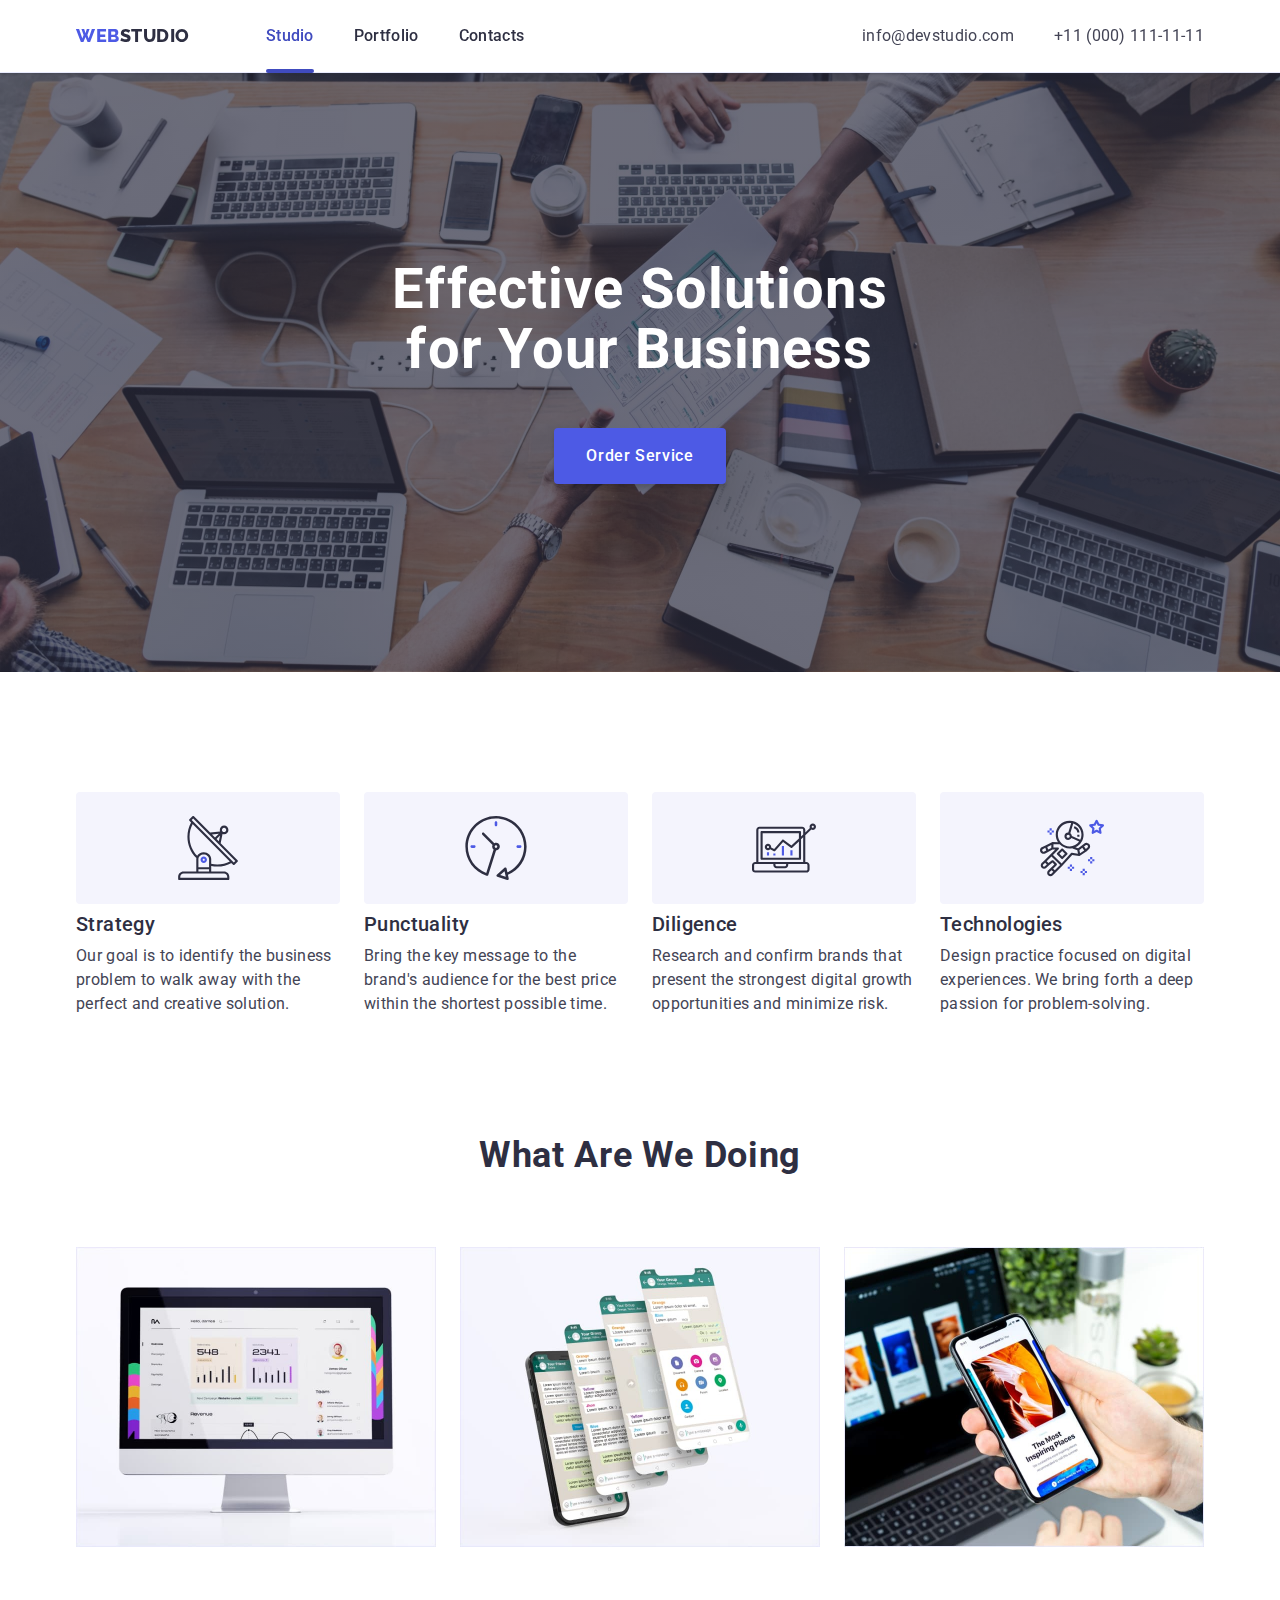
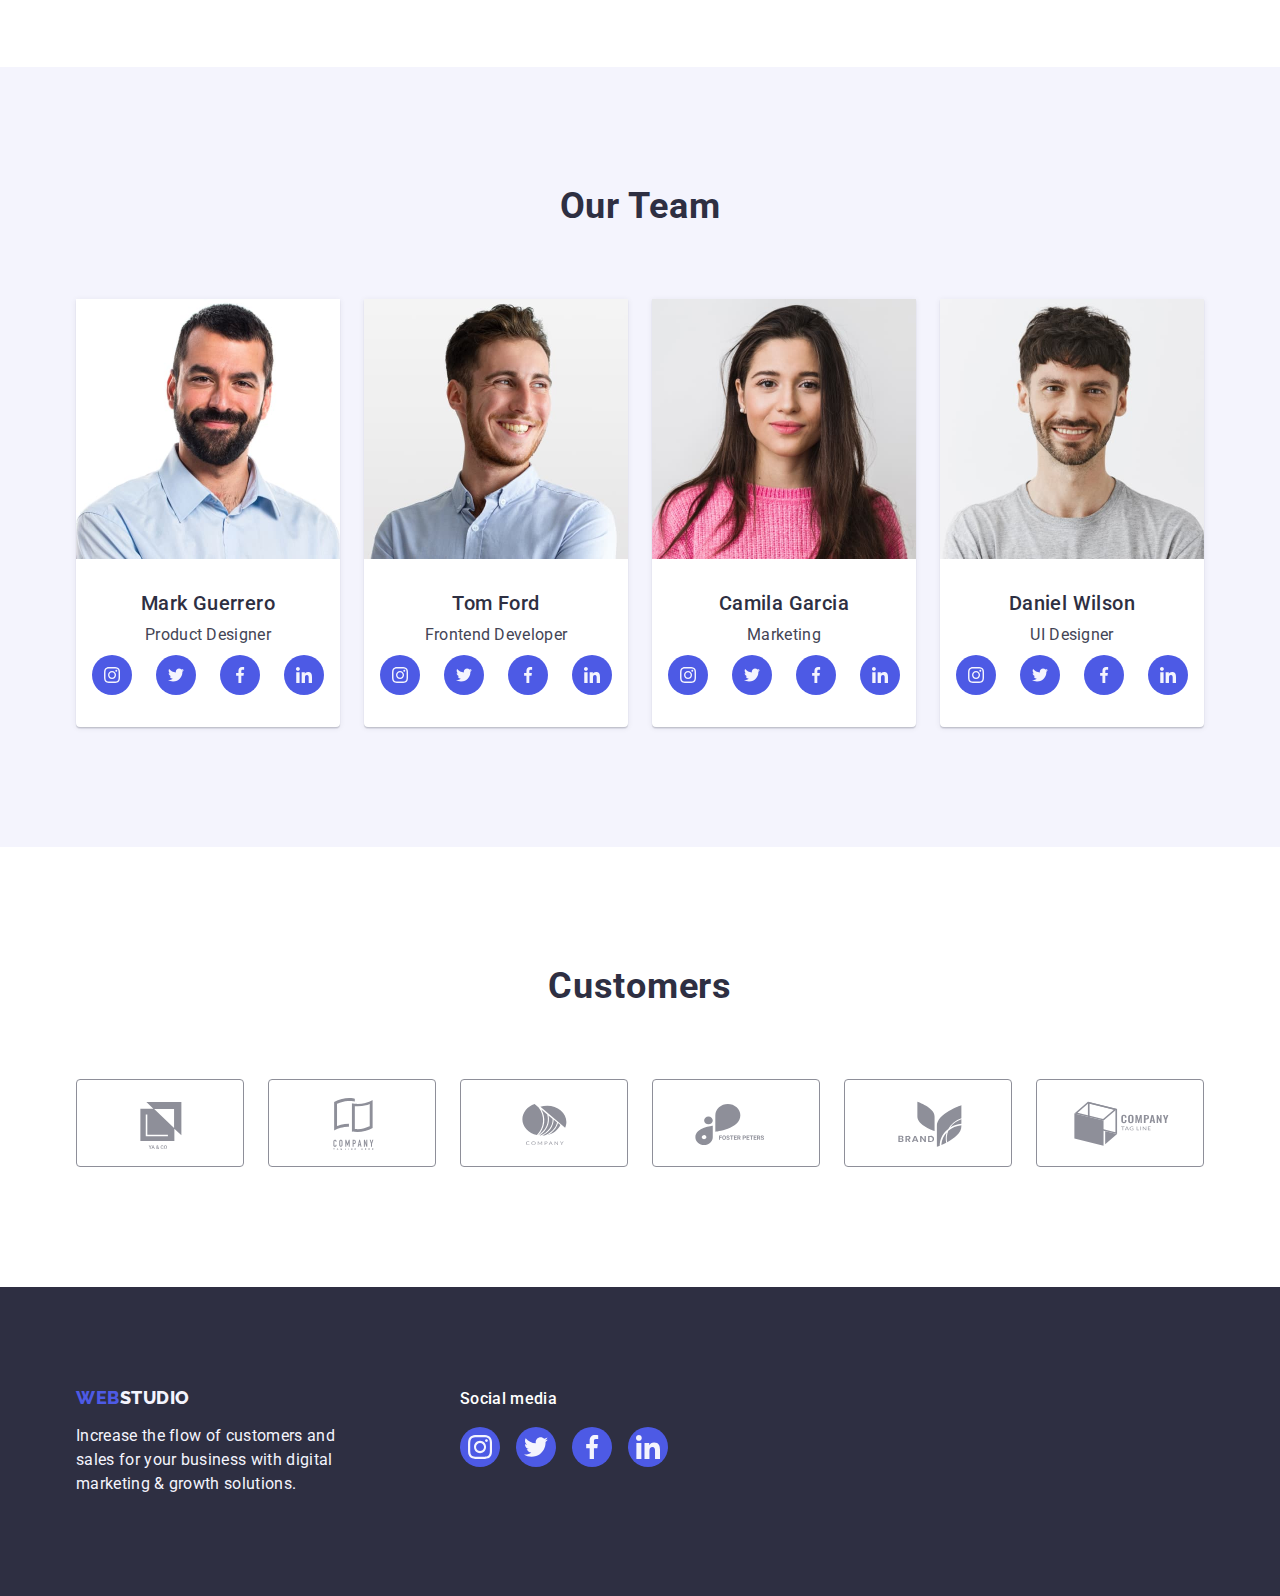
==== commit 6ec67080: "add modal window" ====
--- a/index.html
+++ b/index.html
@@ -60,15 +60,6 @@
           <button type="button" class="button primary-button" data-modal-open>
             Order Service
           </button>
-          <div class="backdrop is-hidden" data-modal>
-            <div class="modal">
-              <button type="button" class="close-button" data-modal-close>
-                <svg class="icon-close" width="8" height="8">
-                  <use href="./images/icons.svg#icon-close"></use>
-                </svg>
-              </button>
-            </div>
-          </div>
         </div>
       </section>
 
@@ -605,6 +596,16 @@
       </div>
     </footer>
 
+    <div class="backdrop is-hidden" data-modal>
+      <div class="modal">
+        <button type="button" class="close-button" data-modal-close>
+          <svg class="icon-close" width="8" height="8">
+            <use href="./images/icons.svg#icon-close"></use>
+          </svg>
+        </button>
+      </div>
+    </div>
+
     <script src="./js/modal.js"></script>
   </body>
 </html>
--- a/css/styles.css
+++ b/css/styles.css
@@ -121,7 +121,7 @@
 .active::after {
   position: absolute;
   left: 0;
-  bottom: 0;
+  bottom: -1px;
   content: '';
   display: block;
   width: 100%;
@@ -241,7 +241,7 @@
   box-shadow: 0px 4px 4px rgba(0, 0, 0, 0.15);
   border-radius: 4px;
 
-  transition-property: color, background-color;
+  transition-property: background-color;
   transition-duration: 250ms;
   transition-timing-function: var(--timing-function);
 }
@@ -525,7 +525,7 @@
   border-radius: 4px;
   color: var(--stroke-logo-color);
 
-  transition-property: color, border;
+  transition-property: color, border-color;
   transition-duration: 250ms;
   transition-timing-function: var(--timing-function);
 }
